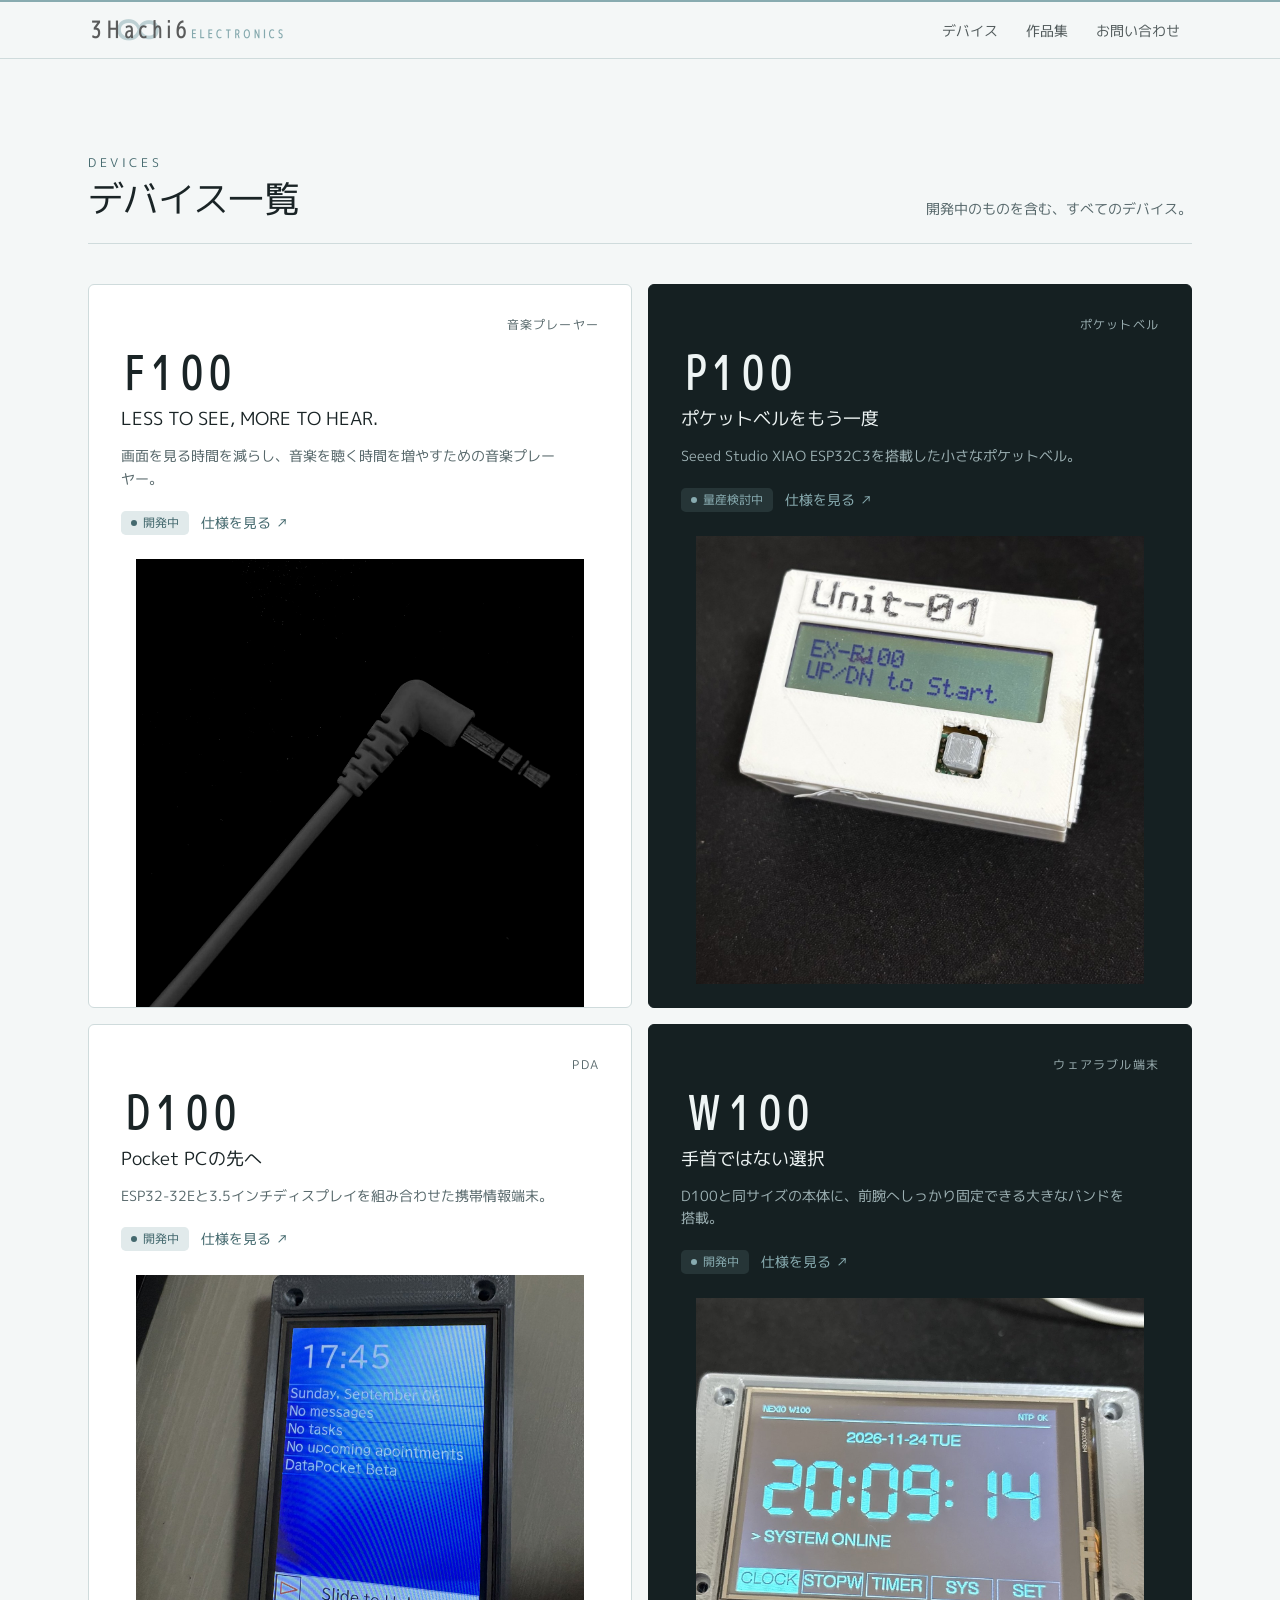
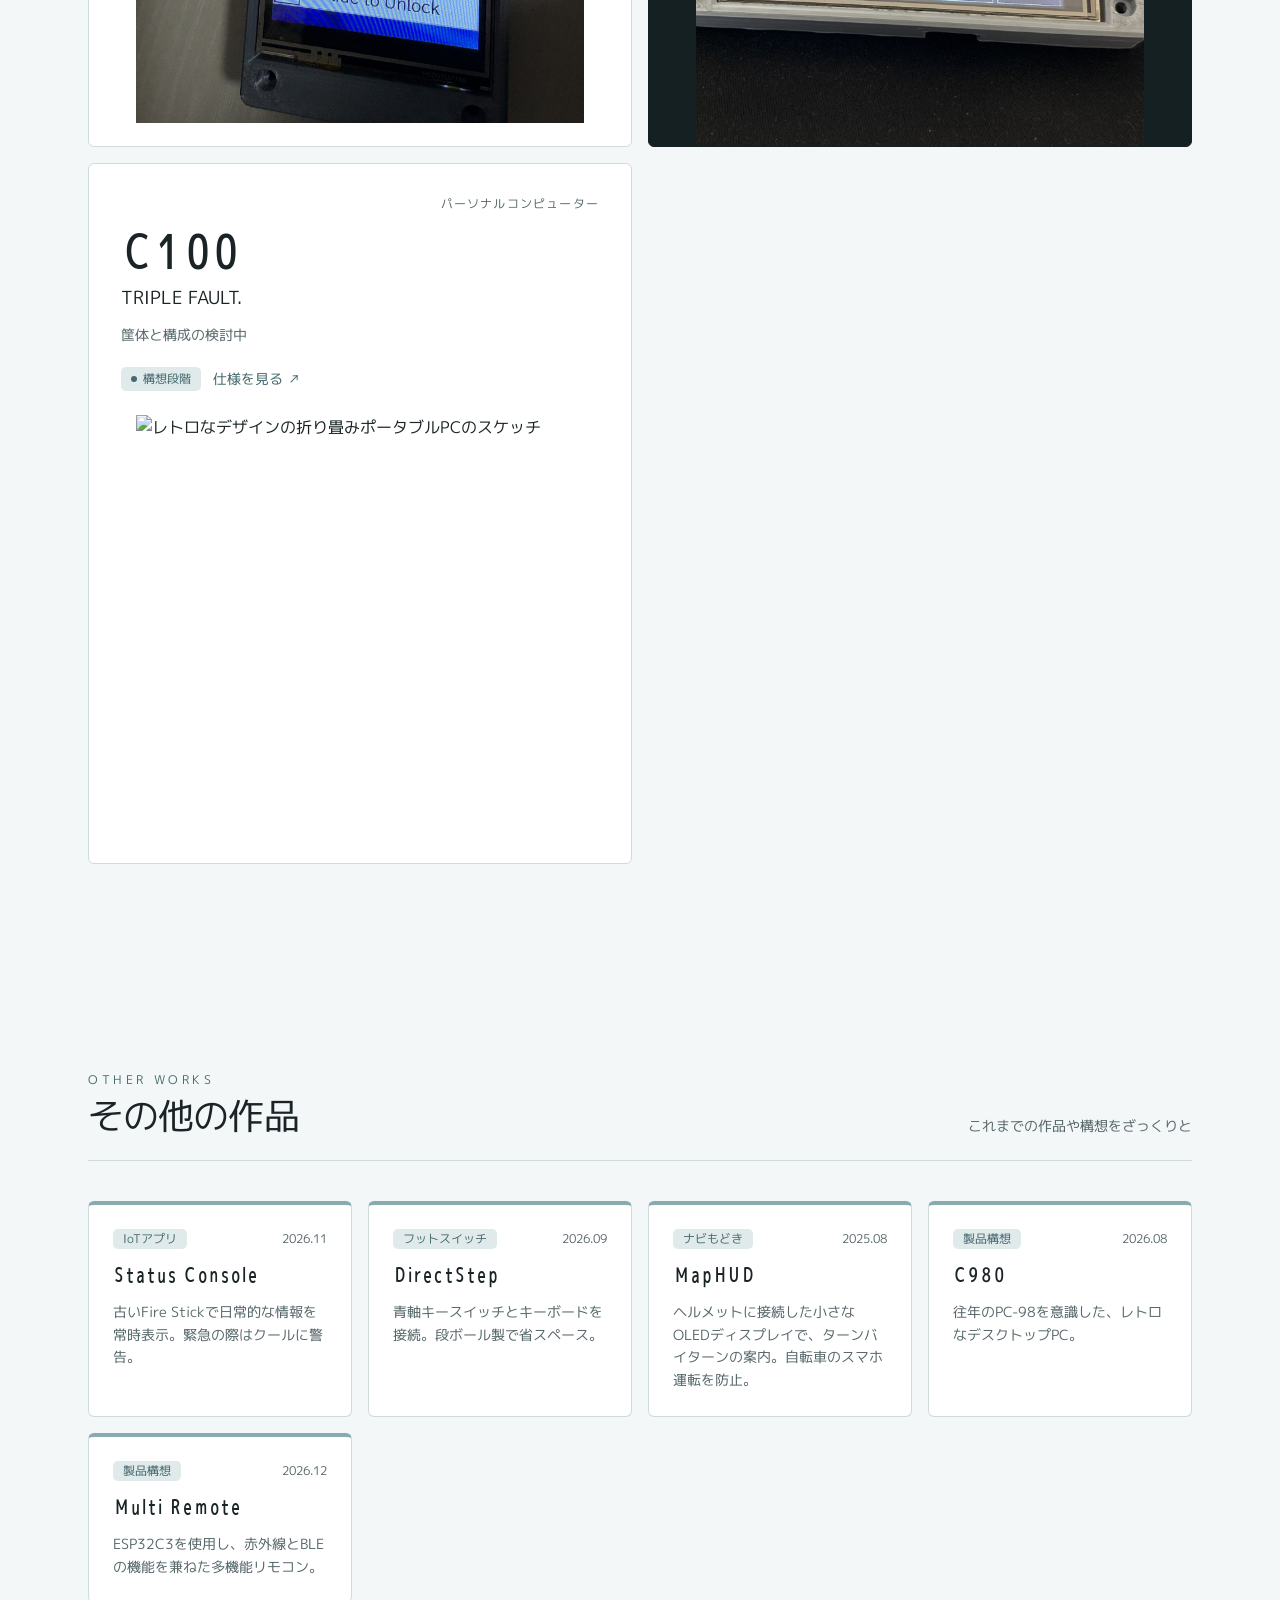
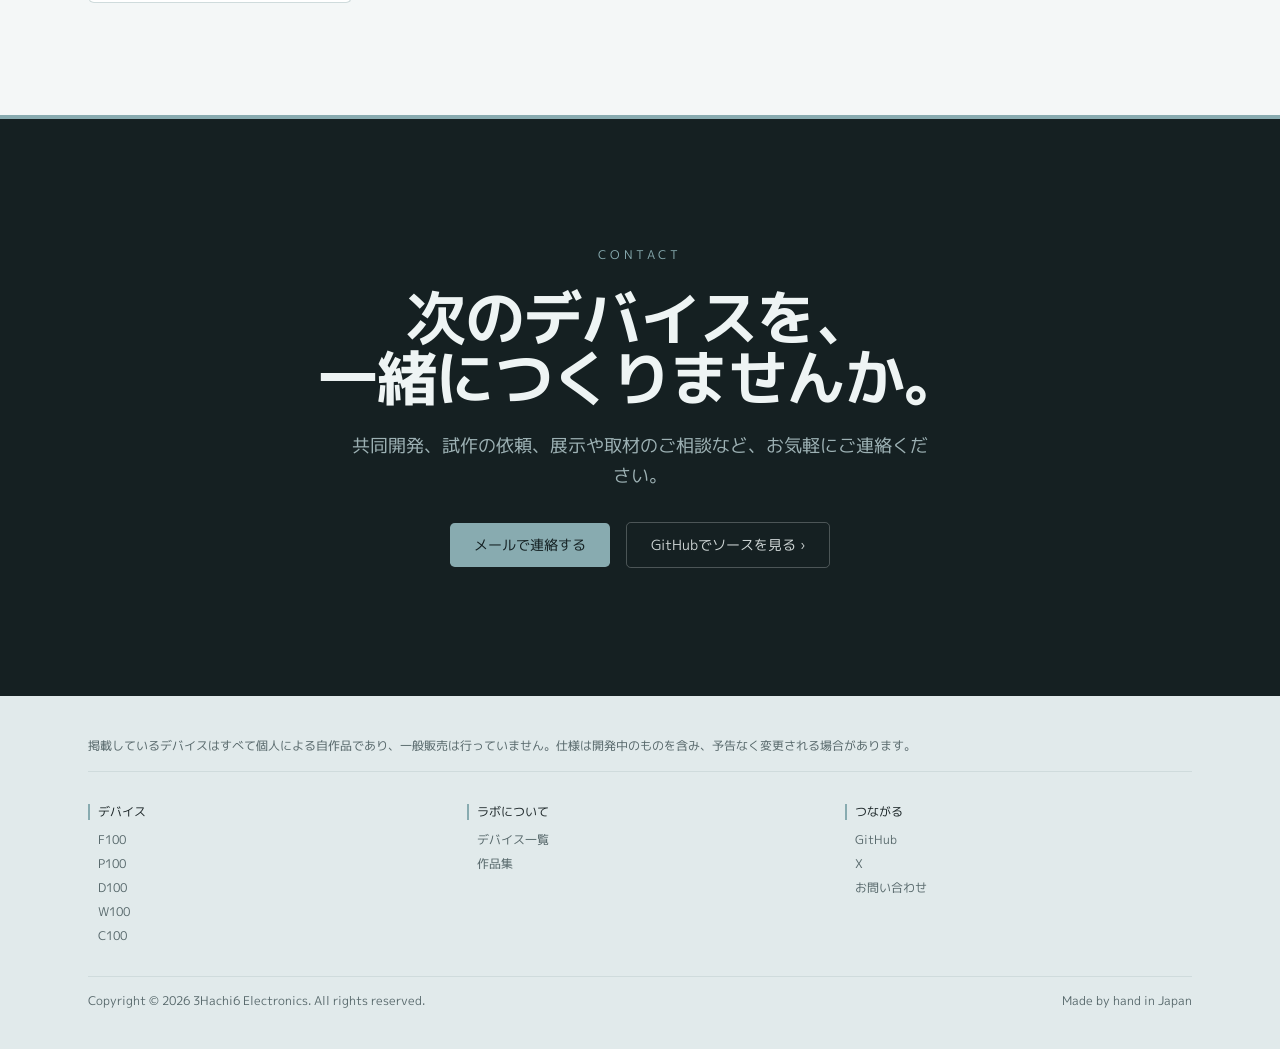
==== devices/index.html @ 1c736adc "updated files" ====
<!DOCTYPE html>
<html lang="ja">
<head>
  <meta charset="UTF-8">
  <meta name="viewport" content="width=device-width, initial-scale=1">
  <title>デバイス一覧 — 3Hachi6 Electronics</title>
  <meta name="description" content="3Hachi6 Electronicsがつくったデバイスの一覧。開発中のものを含みます。">
  <meta name="theme-color" content="#f4f7f7">
  <link rel="icon" href="../images/icon.png" type="image/png">
  <link rel="preconnect" href="https://fonts.googleapis.com">
  <link rel="preconnect" href="https://fonts.gstatic.com" crossorigin>
  <link href="https://fonts.googleapis.com/css2?family=M+PLUS+1p:wght@500&display=swap" rel="stylesheet">
  <link rel="stylesheet" href="../style.css">
</head>
<body data-root="../">

  <!-- ヘッダー:中身は shared.js が入れます(直すときは shared.js) -->
  <header class="site-header" id="site-header"></header>

  <main>

    <!-- ===== デバイス一覧 =====
         デバイスを増やすときは、下の <article> のかたまりを丸ごとコピーして書き換えます。
         あわせて shared.js の DEVICES にも1行足してください(フッターと「前へ・次へ」用)。
         カード左上の <span class="tile-date"> に、作った年月(例 2026.11)を入れると表示されます。 -->
    <section id="devices" class="section-devices" aria-labelledby="devices-title">
      <div class="container">
        <div class="section-head">
          <div>
            <p class="eyebrow">DEVICES</p>
            <h1 id="devices-title">デバイス一覧</h1>
          </div>
          <p class="section-note">開発中のものを含む、すべてのデバイス。</p>
        </div>
        <div class="tile-grid">

          <!-- ---------- F100 ---------- -->
          <article id="f100" class="tile tile-light" aria-labelledby="f100-title">
            <div class="tile-top">
              <span class="tile-date"><!-- 作った年月(例 2026.11)をここに --></span>
              <span class="tile-cat">音楽プレーヤー</span>
            </div>
            <div class="tile-body">
              <h3 id="f100-title">F100</h3>
              <p class="tile-tagline">LESS TO SEE, MORE TO HEAR.</p>
              <p class="tile-desc">画面を見る時間を減らし、音楽を聴く時間を増やすための音楽プレーヤー。</p>
              <div class="tile-actions">
                <span class="status-chip">開発中</span>
                <a href="f100.html" class="tile-link">仕様を見る<span class="sr-only">（F100）</span> ↗</a>
              </div>
            </div>
            <div class="tile-image">
              <img src="../images/f100.jpg" alt="黒い布の上に置かれた、白いケーブルの3.5mmイヤホンプラグ" loading="lazy">
            </div>
            <div class="tile-bar" aria-hidden="true"></div>
          </article>

          <!-- ---------- P100 ---------- -->
          <article id="p100" class="tile tile-dark" aria-labelledby="p100-title">
            <div class="tile-top">
              <span class="tile-date"><!-- 作った年月(例 2026.11)をここに --></span>
              <span class="tile-cat">ポケットベル</span>
            </div>
            <div class="tile-body">
              <h3 id="p100-title">P100</h3>
              <p class="tile-tagline">ポケットベルをもう一度</p>
              <p class="tile-desc">Seeed Studio XIAO ESP32C3を搭載した小さなポケットベル。</p>
              <div class="tile-actions">
                <span class="status-chip">量産検討中</span>
                <a href="p100.html" class="tile-link">仕様を見る<span class="sr-only">（P100）</span> ↗</a>
              </div>
            </div>
            <div class="tile-image">
              <img src="../images/p100.jpg" alt="「Unit-01」と書かれた白い筐体に、モノクロ液晶を搭載したP100の試作機" loading="lazy">
            </div>
            <div class="tile-bar" aria-hidden="true"></div>
          </article>

          <!-- ---------- D100 ---------- -->
          <article id="d100" class="tile tile-light" aria-labelledby="d100-title">
            <div class="tile-top">
              <span class="tile-date"><!-- 作った年月(例 2026.11)をここに --></span>
              <span class="tile-cat">PDA</span>
            </div>
            <div class="tile-body">
              <h3 id="d100-title">D100</h3>
              <p class="tile-tagline">Pocket PCの先へ</p>
              <p class="tile-desc">ESP32-32Eと3.5インチディスプレイを組み合わせた携帯情報端末。</p>
              <div class="tile-actions">
                <span class="status-chip">開発中</span>
                <a href="d100.html" class="tile-link">仕様を見る<span class="sr-only">（D100）</span> ↗</a>
              </div>
            </div>
            <div class="tile-image">
              <img src="../images/d100.jpg" alt="ロック画面を表示した、3.5インチタッチスクリーンのD100試作機" loading="lazy">
            </div>
            <div class="tile-bar" aria-hidden="true"></div>
          </article>

          <!-- ---------- W100 ---------- -->
          <article id="w100" class="tile tile-dark" aria-labelledby="w100-title">
            <div class="tile-top">
              <span class="tile-date"><!-- 作った年月(例 2026.11)をここに --></span>
              <span class="tile-cat">ウェアラブル端末</span>
            </div>
            <div class="tile-body">
              <h3 id="w100-title">W100</h3>
              <p class="tile-tagline">手首ではない選択</p>
              <p class="tile-desc">D100と同サイズの本体に、前腕へしっかり固定できる大きなバンドを搭載。</p>
              <div class="tile-actions">
                <span class="status-chip">開発中</span>
                <a href="w100.html" class="tile-link">仕様を見る<span class="sr-only">（W100）</span> ↗</a>
              </div>
            </div>
            <div class="tile-image">
              <img src="../images/w100.jpg" alt="時計画面を表示した、3.5インチ画面のW100試作機" loading="lazy">
            </div>
            <div class="tile-bar" aria-hidden="true"></div>
          </article>

          <!-- ---------- C100 ---------- -->
          <article id="c100" class="tile tile-light" aria-labelledby="c100-title">
            <div class="tile-top">
              <span class="tile-date"><!-- 作った年月(例 2026.11)をここに --></span>
              <span class="tile-cat">パーソナルコンピューター</span>
            </div>
            <div class="tile-body">
              <h3 id="c100-title">C100</h3>
              <p class="tile-tagline">TRIPLE FAULT.</p>
              <p class="tile-desc">筐体と構成の検討中</p>
              <div class="tile-actions">
                <span class="status-chip">構想段階</span>
                <a href="c100.html" class="tile-link">仕様を見る<span class="sr-only">（C100）</span> ↗</a>
              </div>
            </div>
            <div class="tile-image">
              <img src="../images/c100.jpg" alt="レトロなデザインの折り畳みポータブルPCのスケッチ" loading="lazy">
            </div>
            <div class="tile-bar" aria-hidden="true"></div>
          </article>

        </div>
      </div>
    </section>

    <!-- ===== その他の作品(すべて) =====
         作品を増やすときは、<li class="work-card"> のかたまりをコピーして追加します。
         トップの「最新の作品」にも載せたいときは、index.html にも同じカードを貼ります。 -->
    <section id="works" class="section-works" aria-labelledby="works-title">
      <div class="container">
        <div class="section-head">
          <div>
            <p class="eyebrow">OTHER WORKS</p>
            <h2 id="works-title">その他の作品</h2>
          </div>
          <p class="section-note">これまでの作品や構想をざっくりと</p>
        </div>
        <ul class="work-grid">

            <li class="work-card">
              <div class="work-meta"><span class="work-cat">IoTアプリ</span><span>2026.11</span></div>
              <h3>Status Console</h3>
              <p>古いFire Stickで日常的な情報を常時表示。緊急の際はクールに警告。</p>
            </li>

            <li class="work-card">
              <div class="work-meta"><span class="work-cat">フットスイッチ</span><span>2026.09</span></div>
              <h3>DirectStep</h3>
              <p>青軸キースイッチとキーボードを接続。段ボール製で省スペース。</p>
            </li>

            <li class="work-card">
              <div class="work-meta"><span class="work-cat">ナビもどき</span><span>2025.08</span></div>
              <h3>MapHUD</h3>
              <p>ヘルメットに接続した小さなOLEDディスプレイで、ターンバイターンの案内。自転車のスマホ運転を防止。</p>
            </li>

            <li class="work-card">
              <div class="work-meta"><span class="work-cat">製品構想</span><span>2026.08</span></div>
              <h3>C980</h3>
              <p>往年のPC-98を意識した、レトロなデスクトップPC。</p>
            </li>

            <li class="work-card">
              <div class="work-meta"><span class="work-cat">製品構想</span><span>2026.12</span></div>
              <h3>Multi Remote</h3>
              <p>ESP32C3を使用し、赤外線とBLEの機能を兼ねた多機能リモコン。</p>
            </li>

        </ul>
      </div>
    </section>

    <!-- お問い合わせ:中身は shared.js が入れます(メールアドレスやキャッチコピーも shared.js) -->
    <section id="contact" class="section-contact" aria-labelledby="contact-title"></section>

  </main>

  <!-- フッター:中身は shared.js が入れます(直すときは shared.js) -->
  <footer class="site-footer" id="site-footer"></footer>

  <script src="../shared.js"></script>
  <script src="../script.js"></script>
</body>
</html>
---- style.css ----
/* =====================================================
   3Hachi6 Electronics  style.css
   サイト全体の見た目はこのファイルで決まります。
   色を変えたいときは、まず下の「色」の値を書き換えてください。
   ===================================================== */

/* ---------- フォント ---------- */
/* 見出し用フォント(fonts フォルダの中のファイル) */
@font-face {
  font-family: 'Senobi Gothic';
  src: url('fonts/Senobi-Gothic-Medium.ttf') format('truetype');
  font-weight: 100 900;
  font-style: normal;
  font-display: swap;
}

/* ---------- 色・サイズ ---------- */
:root {
  /* メインカラー(青みのあるグレー) */
  --brand: #88abb0;          /* 基本色 */
  --brand-strong: #44696e;   /* 濃い版(文字・リンク用) */
  --brand-soft: #e1eaeb;     /* 薄い版(背景用) */

  /* 背景・文字 */
  --background: #f4f7f7;     /* ページ全体の背景 */
  --foreground: #1a2426;     /* 通常の文字色 */
  --card: #ffffff;           /* カードの背景 */
  --muted-foreground: #56676a; /* 補足テキストの色 */
  --border: #cfdbdc;         /* 罫線 */
  --primary-foreground: #142022; /* ボタン上の文字色 */

  /* 暗いエリア(ヒーロー・お問い合わせ・黒いタイル) */
  --ink: #152022;
  --ink-foreground: #eef4f4;
  --ink-muted: #9db1b4;

  --radius-md: 0.3rem;
  --radius-lg: 0.375rem;

  --font-body: 'M PLUS 1p', 'Hiragino Sans', 'Yu Gothic', sans-serif;
  --font-display: 'Senobi Gothic', 'M PLUS 1p', sans-serif;
}

/* ---------- 基本設定 ---------- */
*, *::before, *::after {
  box-sizing: border-box;
  border: 0 solid var(--border);
}

html {
  scroll-behavior: smooth;
  -webkit-text-size-adjust: 100%;
}

body {
  margin: 0;
  background: var(--background);
  color: var(--foreground);
  font-family: var(--font-body);
  font-feature-settings: 'palt';
  line-height: 1.5;
  -webkit-font-smoothing: antialiased;
}

h1, h2, h3, p, ul, dl, dd, figure { margin: 0; }
h1, h2, h3 { font-size: inherit; font-weight: inherit; }
ul { padding: 0; list-style: none; }
a { color: inherit; text-decoration: none; }
img { display: block; max-width: 100%; }

:focus-visible { outline: 2px solid var(--brand-strong); outline-offset: 2px; }

.sr-only {
  position: absolute; width: 1px; height: 1px; margin: -1px; padding: 0;
  overflow: hidden; clip: rect(0, 0, 0, 0); white-space: nowrap; border: 0;
}

.font-display { font-family: var(--font-display); }

/* ---------- 共通パーツ ---------- */
.container    { max-width: 72rem; margin: 0 auto; padding: 0 1.5rem; } /* 幅:広い */
.container-md { max-width: 64rem; margin: 0 auto; padding: 0 1.5rem; } /* 幅:中 */
.container-sm { max-width: 48rem; margin: 0 auto; padding: 0 1.5rem; } /* 幅:狭い */

/* 小さな英字ラベル(DEVICES / CONTACT など) */
.eyebrow {
  font-size: 0.75rem;
  line-height: 1rem;
  letter-spacing: 0.3em;
  color: var(--brand-strong);
}

/* セクション見出しのまとまり */
.section-head {
  display: flex;
  flex-direction: column;
  gap: 0.5rem;
  padding-bottom: 1.5rem;
  border-bottom: 1px solid var(--border);
}
.section-head h1,
.section-head h2 {
  margin-top: 0.5rem;
  font-size: 1.875rem;
  line-height: 2.25rem;
  letter-spacing: -0.025em;
}
.section-note { font-size: 0.875rem; line-height: 1.25rem; color: var(--muted-foreground); }

/* ボタン */
.btn {
  display: inline-flex;
  align-items: center;
  gap: 0.5rem;
  border-radius: var(--radius-md);
  font-size: 0.875rem;
  line-height: 1.25rem;
  padding: 0.625rem 1.25rem;
  transition: color .15s, background-color .15s, border-color .15s;
}
.btn-primary { background: var(--brand); color: var(--primary-foreground); }
.btn-primary:hover { background: #fff; }
.btn-ghost { border: 1px solid rgba(255, 255, 255, .25); color: rgba(255, 255, 255, .85); }
.btn-ghost:hover { border-color: var(--brand); color: var(--brand); }
.btn-lg { padding: 0.75rem 1.5rem; }
.btn-ghost-ink { border: 1px solid rgba(238, 244, 244, .25); color: rgba(238, 244, 244, .85); }
.btn-ghost-ink:hover { border-color: var(--brand); color: var(--brand); }
/* 明るい背景の上に置くボタン(「すべてのデバイスを見る」など) */
.btn-outline { border: 1px solid var(--border); background: var(--card); color: var(--foreground); }
.btn-outline:hover { border-color: var(--brand-strong); color: var(--brand-strong); }

/* ---------- ヘッダー(上のナビゲーション) ---------- */
.site-header {
  position: sticky;
  top: 0;
  z-index: 50;
  border-top: 2px solid var(--brand);
  border-bottom: 1px solid var(--border);
  background: rgba(244, 247, 247, .85);
  -webkit-backdrop-filter: blur(24px);
  backdrop-filter: blur(24px);
}
.site-nav {
  display: flex;
  height: 3.5rem;
  align-items: center;
  justify-content: space-between;
  max-width: 72rem;
  margin: 0 auto;
  padding: 0 1.5rem;
}
.site-logo img { height: 2.5rem; width: auto; mix-blend-mode: multiply; }
.nav-links { display: none; align-items: center; gap: 0.25rem; }
.nav-links a {
  border-radius: var(--radius-md);
  padding: 0.375rem 0.75rem;
  font-size: 0.875rem;
  line-height: 1.25rem;
  color: rgba(26, 36, 38, .75);
  transition: color .15s, background-color .15s;
}
.nav-links a:hover { background: var(--brand-soft); color: var(--foreground); }
.nav-contact {
  border-radius: var(--radius-md);
  background: var(--brand);
  color: var(--primary-foreground);
  padding: 0.375rem 0.75rem;
  font-size: 0.75rem;
  line-height: 1rem;
}
.nav-contact:hover { background: var(--brand-strong); color: #fff; }

/* ---------- トップの大きな見出し(ヒーロー) ---------- */
.hero {
  scroll-margin-top: 3.5rem;
  overflow: hidden;
  background: #000;
  padding-top: 4rem;
  text-align: center;
  color: #fff;
}
.hero .container-md { max-width: 64rem; }
.hero-label {
  display: inline-flex;
  align-items: center;
  gap: 0.75rem;
  font-size: 0.75rem;
  line-height: 1rem;
  letter-spacing: 0.3em;
  color: var(--brand);
}
.hero-label span { width: 2rem; height: 1px; background: var(--brand); }
.hero h1 {
  margin-top: 1.5rem;
  font-size: 2.25rem;
  line-height: 2.5rem;
  letter-spacing: -0.025em;
  text-wrap: balance;
}
.hero-name {
  display: flex;
  align-items: center;
  justify-content: center;
  gap: 0.75rem;
  margin-top: 1.25rem;
  font-size: 1.25rem;
  line-height: 1.75rem;
}
.status-badge {
  border: 1px solid rgba(136, 171, 176, .5);
  border-radius: var(--radius-md);
  padding: 0.125rem 0.625rem;
  font-family: var(--font-body);
  font-size: 0.875rem;
  line-height: 1.25rem;
  color: var(--brand);
}
.hero-buttons {
  display: flex;
  flex-wrap: wrap;
  align-items: center;
  justify-content: center;
  gap: 0.75rem;
  margin-top: 2rem;
}
.hero-image {
  position: relative;
  width: 100%;
  max-width: 72rem;
  aspect-ratio: 16 / 9;
  margin: 2rem auto 0;
}
.hero-image img, .tile-image img, .device-image img {
  position: absolute; inset: 0; width: 100%; height: 100%; object-fit: cover;
}
.hero-bar { height: 0.25rem; background: var(--brand); }

/* ---------- デバイス一覧(タイル) ---------- */
.section-devices { scroll-margin-top: 3.5rem; background: var(--background); padding: 5rem 0; }
.section-devices .section-head { margin-bottom: 2.5rem; }
.tile-grid { display: grid; gap: 1rem; }
.section-more { margin-top: 2.5rem; text-align: center; }

.tile {
  position: relative;
  display: flex;
  flex-direction: column;
  overflow: hidden;
  scroll-margin-top: 5rem;
  border: 1px solid var(--border);
  border-radius: var(--radius-lg);
}
.tile-light { background: var(--card); color: var(--foreground); }
.tile-dark  { border-color: var(--ink); background: var(--ink); color: var(--ink-foreground); }

.tile-top {
  display: flex;
  align-items: center;
  justify-content: space-between;
  padding: 1.5rem 1.5rem 0;
  font-size: 0.75rem;
  line-height: 1rem;
  letter-spacing: 0.1em;
}
.tile-light .tile-date { color: var(--brand-strong); }
.tile-light .tile-cat { color: var(--muted-foreground); }
.tile-dark  .tile-date { color: var(--brand); }
.tile-dark  .tile-cat { color: var(--ink-muted); }
.tile-cat { margin-left: auto; }          /* 日付が空でも、分類は右寄せのまま */
.tile-date:empty { display: none; }       /* 日付が未入力なら何も出さない */

.tile-body { padding: 1rem 1.5rem 0; }
.tile-body h3 {
  font-family: var(--font-display);
  font-size: 3rem;
  line-height: 1;
  letter-spacing: -0.025em;
}
.tile-tagline { margin-top: 0.5rem; font-size: 1.125rem; line-height: 1.75rem; }
.tile-desc {
  margin-top: 0.75rem;
  max-width: 28rem;
  font-size: 0.875rem;
  line-height: 1.625;
  text-wrap: pretty;
}
.tile-light .tile-desc { color: var(--muted-foreground); }
.tile-dark  .tile-desc { color: var(--ink-muted); }

.tile-actions { display: flex; flex-wrap: wrap; align-items: center; gap: 0.75rem; margin-top: 1.25rem; }
.status-chip {
  display: inline-flex;
  align-items: center;
  gap: 0.375rem;
  border-radius: var(--radius-md);
  padding: 0.25rem 0.625rem;
  font-size: 0.75rem;
  line-height: 1rem;
}
.status-chip::before {
  content: '';
  width: 0.375rem; height: 0.375rem;
  border-radius: 50%;
  background: currentColor;
}
.tile-light .status-chip { background: var(--brand-soft); color: var(--brand-strong); }
.tile-dark  .status-chip { background: rgba(136, 171, 176, .15); color: var(--brand); }

/* 「仕様を見る」リンク。タイル全体がクリックできるようにしています */
.tile-link {
  display: inline-flex;
  align-items: center;
  gap: 0.25rem;
  font-size: 0.875rem;
  line-height: 1.25rem;
  text-underline-offset: 4px;
}
.tile-link::after { content: ''; position: absolute; inset: 0; }
.tile-link:hover { text-decoration: underline; }
.tile-light .tile-link { color: var(--brand-strong); }
.tile-dark  .tile-link { color: var(--brand); }

.tile-image {
  position: relative;
  width: 100%;
  max-width: 28rem;
  aspect-ratio: 1 / 1;
  margin: 1.5rem auto 0;
}
.tile-image img { transition: transform .7s; }
.tile:hover .tile-image img { transform: scale(1.03); }
.tile-bar {
  position: absolute; left: 0; right: 0; bottom: 0;
  height: 0.25rem;
  background: var(--brand);
  transform: scaleX(0);
  transform-origin: left;
  transition: transform .5s;
}
.tile:hover .tile-bar { transform: scaleX(1); }

/* ---------- 作品集(横に流れるカード) ---------- */
.section-works { scroll-margin-top: 3rem; background: var(--background); padding: 6rem 0; }
.marquee {
  margin-top: 2.5rem;
  overflow: hidden;
  -webkit-mask-image: linear-gradient(to right, transparent, #000 6%, #000 94%, transparent);
  mask-image: linear-gradient(to right, transparent, #000 6%, #000 94%, transparent);
}
/* 流れる距離と速さは script.js が決めます(--marquee-distance / --marquee-duration) */
.marquee-track { display: flex; width: max-content; animation: marquee var(--marquee-duration, 40s) linear infinite; }
.marquee:hover .marquee-track,
.marquee:focus-within .marquee-track { animation-play-state: paused; }
@keyframes marquee {
  from { transform: translateX(0); }
  to   { transform: translateX(var(--marquee-distance, -50%)); }
}
.work-list { display: flex; flex-shrink: 0; gap: 1rem; padding-right: 1rem; }
/* 作品が少ないとき(script.js が .is-static を付ける):流さずに中央に並べる */
.marquee.is-static { -webkit-mask-image: none; mask-image: none; }
.marquee.is-static .marquee-track { width: auto; justify-content: center; animation: none; }
.marquee.is-static .work-list { flex-wrap: wrap; justify-content: center; padding: 0 1.5rem; }
/* デバイス一覧ページの「その他の作品」:流さずに並べる */
.work-grid { display: grid; gap: 1rem; margin-top: 2.5rem; grid-template-columns: repeat(auto-fill, minmax(16rem, 1fr)); }
.work-grid .work-card { width: auto; }
.work-card {
  display: flex;
  flex-direction: column;
  flex-shrink: 0;
  gap: 0.75rem;
  width: 18rem;
  border: 1px solid var(--border);
  border-top: 4px solid var(--brand);
  border-radius: var(--radius-lg);
  background: var(--card);
  padding: 1.5rem;
  transition: border-color .15s;
}
.work-card:hover { border-color: var(--brand-strong); border-top-color: var(--brand); }
.work-meta {
  display: flex;
  align-items: center;
  justify-content: space-between;
  font-size: 0.75rem;
  line-height: 1rem;
  color: var(--muted-foreground);
}
.work-cat {
  border-radius: var(--radius-md);
  background: var(--brand-soft);
  padding: 0.125rem 0.625rem;
  color: var(--brand-strong);
}
.work-card h3 { font-family: var(--font-display); font-size: 1.25rem; line-height: 1.75rem; }
.work-card p { font-size: 0.875rem; line-height: 1.625; color: var(--muted-foreground); }

/* ---------- お問い合わせ ---------- */
.section-contact {
  scroll-margin-top: 3.5rem;
  border-top: 4px solid var(--brand);
  background: var(--ink);
  padding: 6rem 0;
  text-align: center;
  color: var(--ink-foreground);
}
.section-contact .eyebrow { margin-bottom: 1.5rem; color: var(--brand); }
.section-contact h2 {
  font-size: 2.25rem;
  line-height: 2.5rem;
  font-weight: 600;
  letter-spacing: -0.025em;
  text-wrap: balance;
}
.contact-text {
  max-width: 36rem;
  margin: 1.5rem auto 0;
  font-size: 1.125rem;
  line-height: 1.625;
  color: var(--ink-muted);
  text-wrap: pretty;
}
.contact-buttons {
  display: flex;
  flex-wrap: wrap;
  align-items: center;
  justify-content: center;
  gap: 1rem;
  margin-top: 2rem;
}

/* ---------- フッター ---------- */
.site-footer { background: var(--brand-soft); font-size: 0.75rem; line-height: 1rem; color: var(--muted-foreground); }
.site-footer .container { padding-top: 2.5rem; padding-bottom: 2.5rem; }
.footer-note { padding-bottom: 1rem; border-bottom: 1px solid var(--border); line-height: 1.625; }
.footer-nav { display: grid; grid-template-columns: repeat(2, 1fr); gap: 2rem; padding: 2rem 0; }
.footer-nav h3 {
  margin-bottom: 0.75rem;
  border-left: 2px solid var(--brand);
  padding-left: 0.5rem;
  color: var(--foreground);
}
.footer-nav ul { display: flex; flex-direction: column; gap: 0.5rem; padding-left: 0.625rem; }
.footer-nav a:hover { color: var(--brand-strong); text-decoration: underline; }
.footer-bottom { display: flex; flex-direction: column; gap: 0.5rem; padding-top: 1rem; border-top: 1px solid var(--border); }

/* ---------- デバイス個別ページ ---------- */
.device-hero {
  overflow: hidden;
  background: var(--ink);
  padding-top: 4rem;
  text-align: center;
  color: var(--ink-foreground);
}
.device-hero .eyebrow { color: var(--brand); }
.device-hero h1 {
  margin-top: 0.5rem;
  font-family: var(--font-display);
  font-size: 3rem;
  line-height: 1;
  letter-spacing: -0.025em;
}
.device-tagline { margin-top: 0.75rem; font-size: 1.25rem; line-height: 1.75rem; }
.device-hero .status-badge {
  display: inline-block;
  margin-top: 1.25rem;
  padding: 0.25rem 0.75rem;
  font-size: 0.75rem;
  line-height: 1rem;
}
.device-image {
  position: relative;
  width: 100%;
  max-width: 48rem;
  aspect-ratio: 4 / 3;
  margin: 2rem auto 0;
}

.section-overview { background: var(--background); padding: 5rem 0; }
.overview-text {
  margin-top: 0.75rem;
  font-size: 1.5rem;
  line-height: 1.625;
  letter-spacing: -0.025em;
  text-wrap: pretty;
}
.highlights { display: grid; gap: 1rem; margin-top: 3rem; }
.highlight {
  border: 1px solid var(--border);
  border-top: 4px solid var(--brand);
  border-radius: var(--radius-lg);
  background: var(--card);
  padding: 1.5rem;
}
.highlight h3 { font-size: 1rem; line-height: 1.5rem; }
.highlight p { margin-top: 0.5rem; font-size: 0.875rem; line-height: 1.625; color: var(--muted-foreground); }

.section-specs { background: var(--brand-soft); padding: 5rem 0; }
.section-specs h2 { margin-top: 0.5rem; font-size: 1.875rem; line-height: 2.25rem; letter-spacing: -0.025em; }
.spec-list {
  margin-top: 2rem;
  border: 1px solid var(--border);
  border-radius: var(--radius-lg);
  background: var(--card);
  padding: 0 1.5rem;
}
.spec-row { display: flex; flex-direction: column; gap: 0.25rem; padding: 1rem 0; }
.spec-row + .spec-row { border-top: 1px solid var(--border); }
.spec-row dt { width: 10rem; flex-shrink: 0; font-size: 0.875rem; line-height: 1.25rem; color: var(--muted-foreground); }
.spec-row dd { font-size: 1rem; line-height: 1.5rem; }
.spec-note { margin-top: 1rem; font-size: 0.75rem; line-height: 1rem; color: var(--muted-foreground); }

.pager { background: var(--background); padding: 3rem 0; }
.pager .container-sm { display: flex; align-items: center; justify-content: space-between; gap: 1rem; }
.pager-link { display: flex; align-items: center; gap: 0.5rem; font-size: 0.875rem; line-height: 1.25rem; }
.pager-link:hover { color: var(--brand-strong); }
.pager-link small { display: block; font-size: 0.75rem; line-height: 1rem; color: var(--muted-foreground); }
.pager-link .font-display { font-size: 1.125rem; line-height: 1.75rem; }
.pager-next { text-align: right; }
.pager-list {
  border-radius: var(--radius-md);
  background: var(--brand-soft);
  padding: 0.5rem 1rem;
  font-size: 0.875rem;
  line-height: 1.25rem;
  color: var(--brand-strong);
  transition: color .15s, background-color .15s;
}
.pager-list:hover { background: var(--brand); color: var(--primary-foreground); }

/* ---------- 画面が広いとき(タブレット・PC) ---------- */
@media (min-width: 640px) {
  .footer-nav { grid-template-columns: repeat(3, 1fr); }
  .footer-bottom { flex-direction: row; justify-content: space-between; }
  .spec-row { flex-direction: row; gap: 2rem; }
}

@media (min-width: 768px) {
  .nav-links { display: flex; }
  .nav-contact { display: none; }

  .section-head { flex-direction: row; align-items: flex-end; justify-content: space-between; }
  .section-head h1, .section-head h2 { font-size: 2.25rem; line-height: 2.5rem; }

  .hero { padding-top: 6rem; }
  .hero h1 { font-size: 3.75rem; line-height: 1; }
  .hero-name { font-size: 1.5rem; line-height: 2rem; }

  .section-devices { padding: 6rem 0; }
  .tile-grid { grid-template-columns: repeat(2, 1fr); }
  .tile-top { padding: 2rem 2rem 0; }
  .tile-body { padding: 1rem 2rem 0; }

  .section-works { padding: 7rem 0; }

  .section-contact { padding: 8rem 0; }
  .section-contact h2 { font-size: 3.75rem; line-height: 1; }

  .device-hero { padding-top: 5rem; }
  .device-hero h1 { font-size: 4.5rem; }
  .device-tagline { font-size: 1.5rem; line-height: 2rem; }
  .device-image { aspect-ratio: 16 / 9; }
  .section-overview, .section-specs { padding: 6rem 0; }
  .overview-text { font-size: 1.875rem; }
  .highlights { grid-template-columns: repeat(3, 1fr); }
  .section-specs h2 { font-size: 2.25rem; line-height: 2.5rem; }
}

/* 動きが苦手な人向け:アニメーションを止める */
@media (prefers-reduced-motion: reduce) {
  html { scroll-behavior: auto; }
  .marquee-track { animation: none; }
  /* 流さない代わりに、横にスクロールして全部見られるようにする */
  .marquee { overflow-x: auto; -webkit-mask-image: none; mask-image: none; }
  .marquee-track .work-list[data-clone] { display: none; }
}
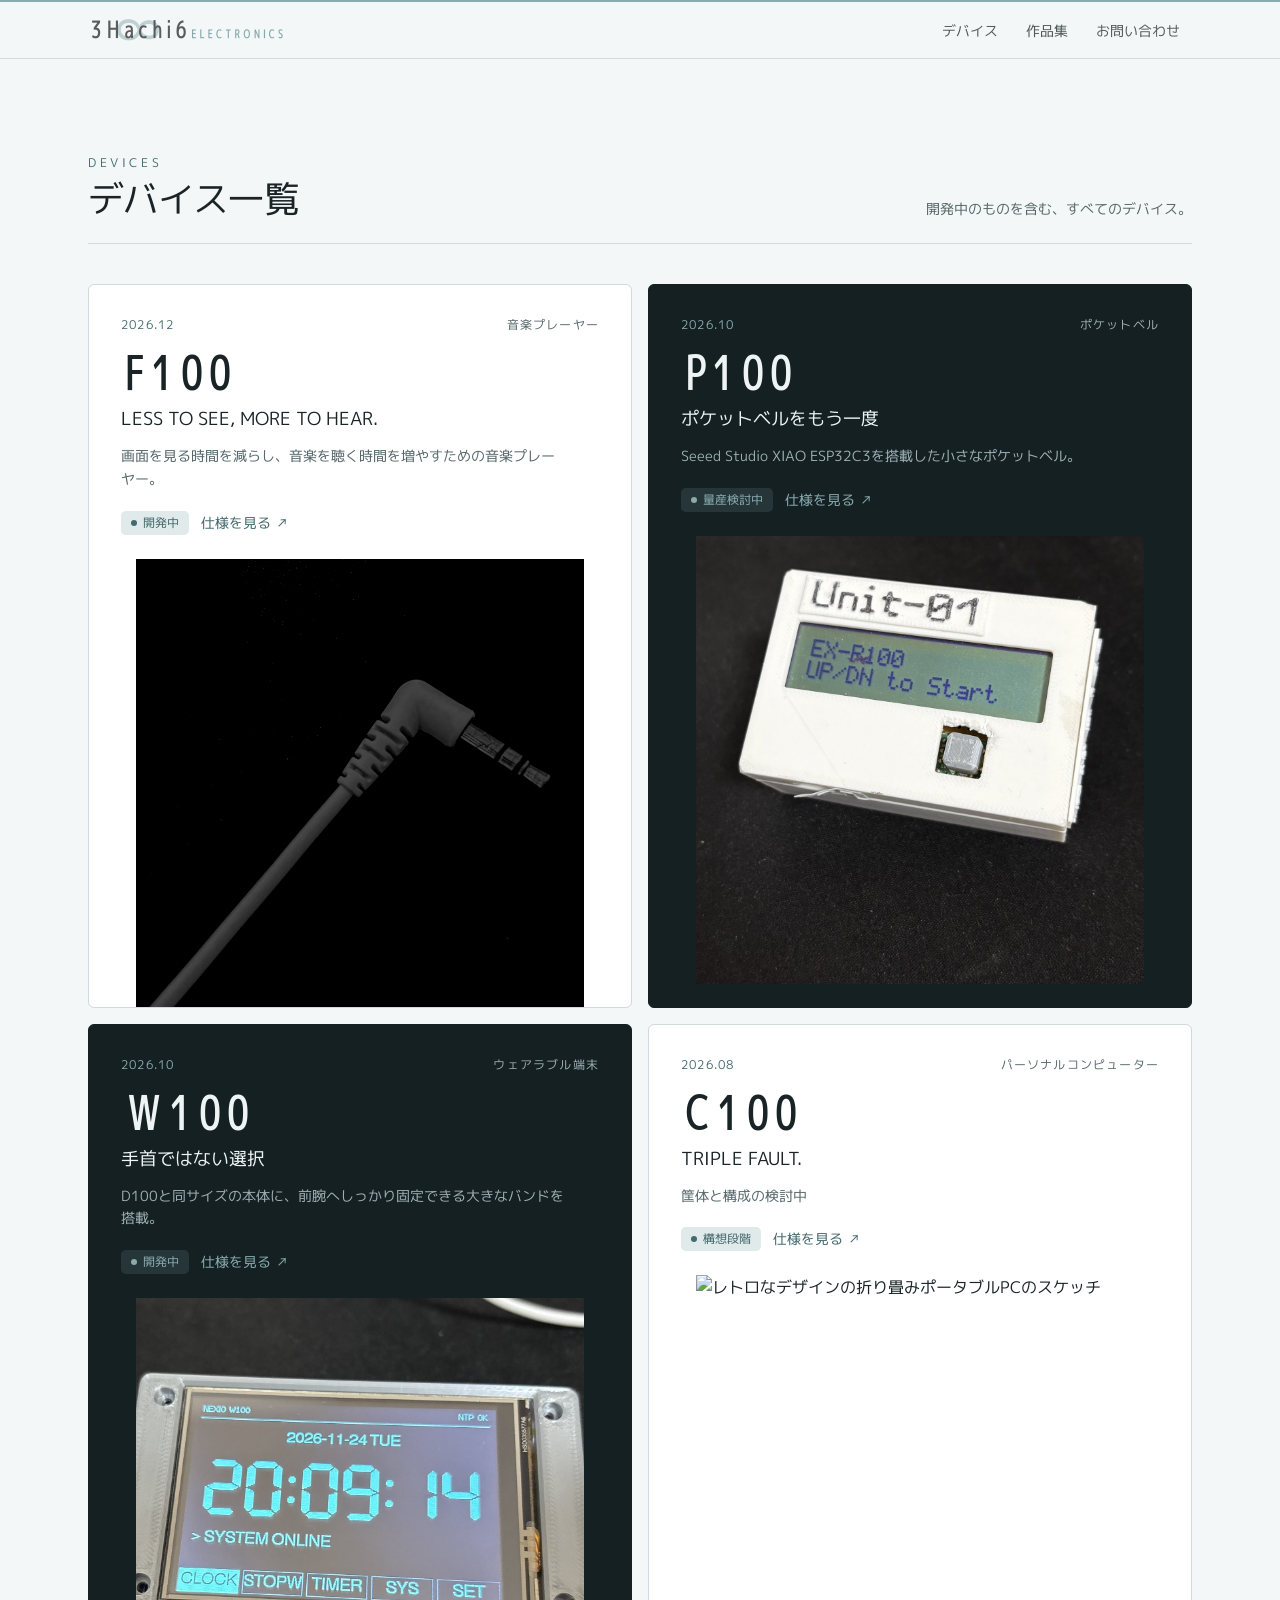
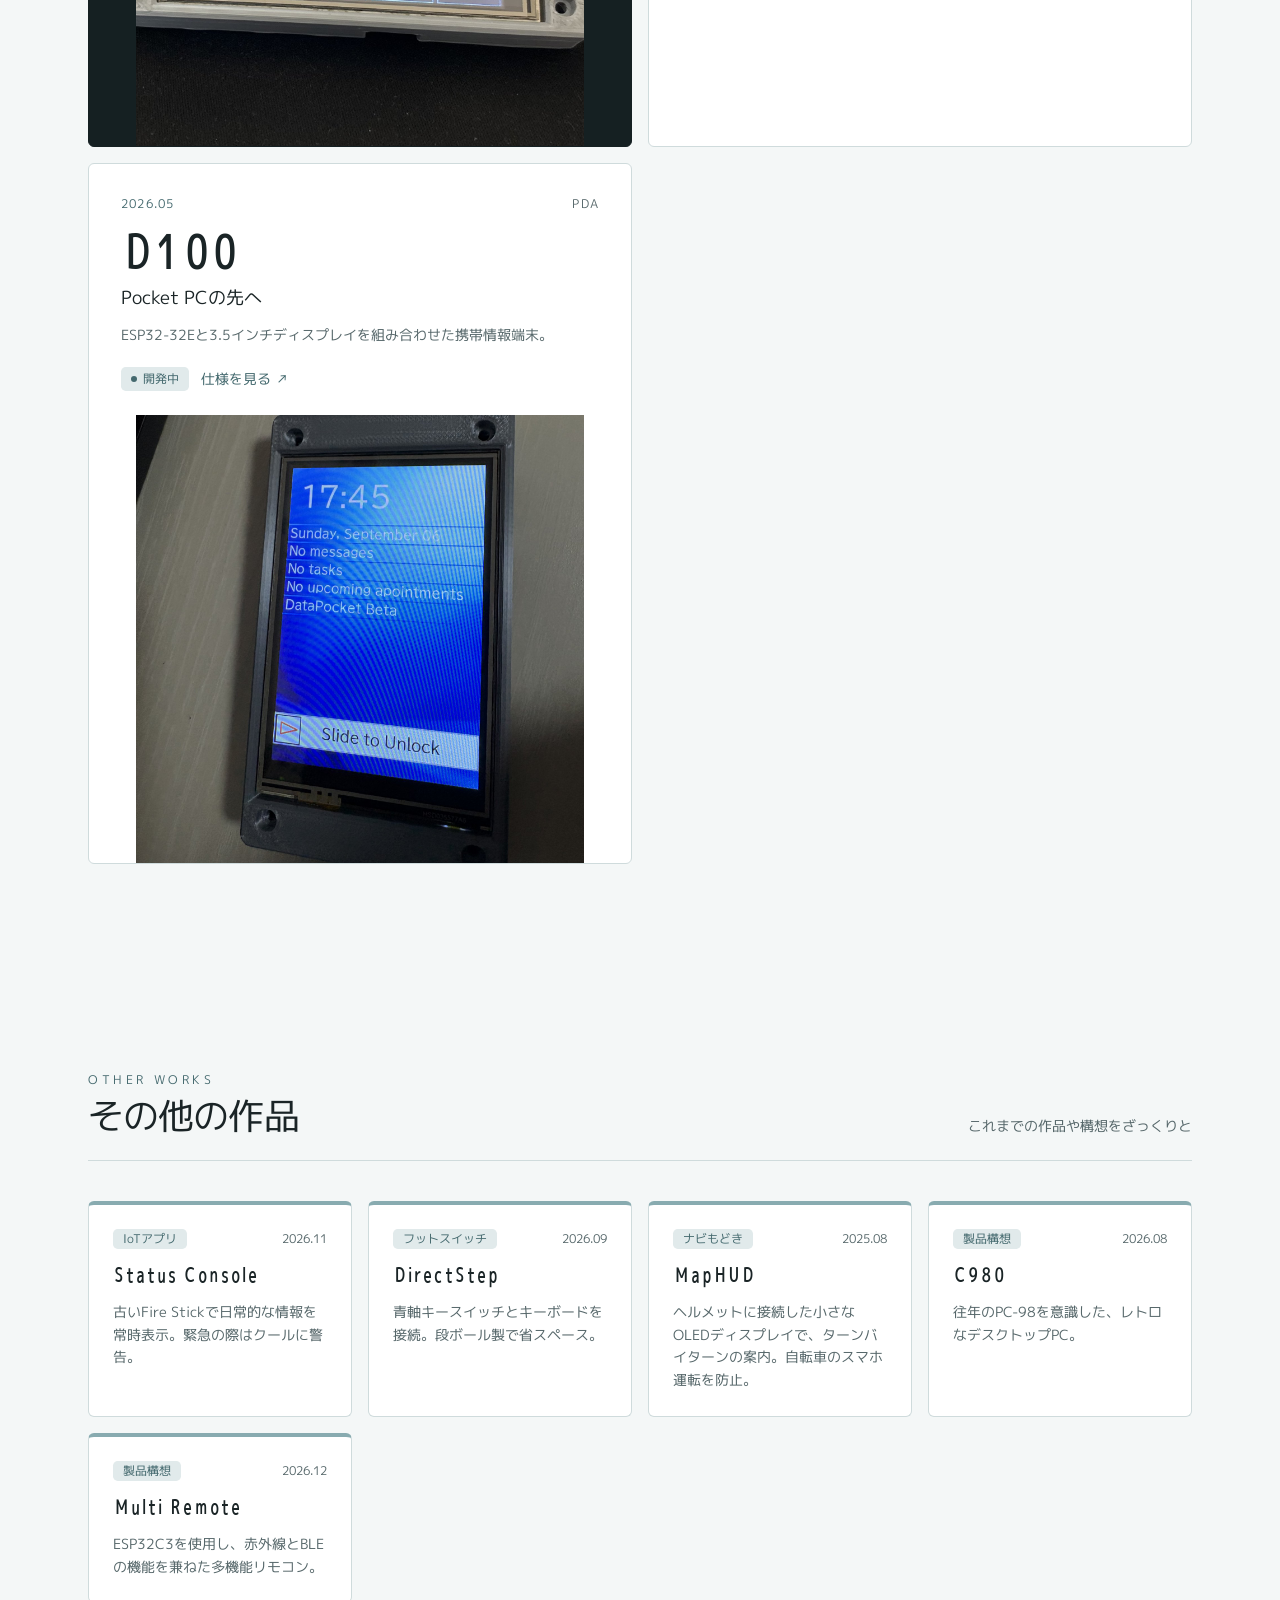
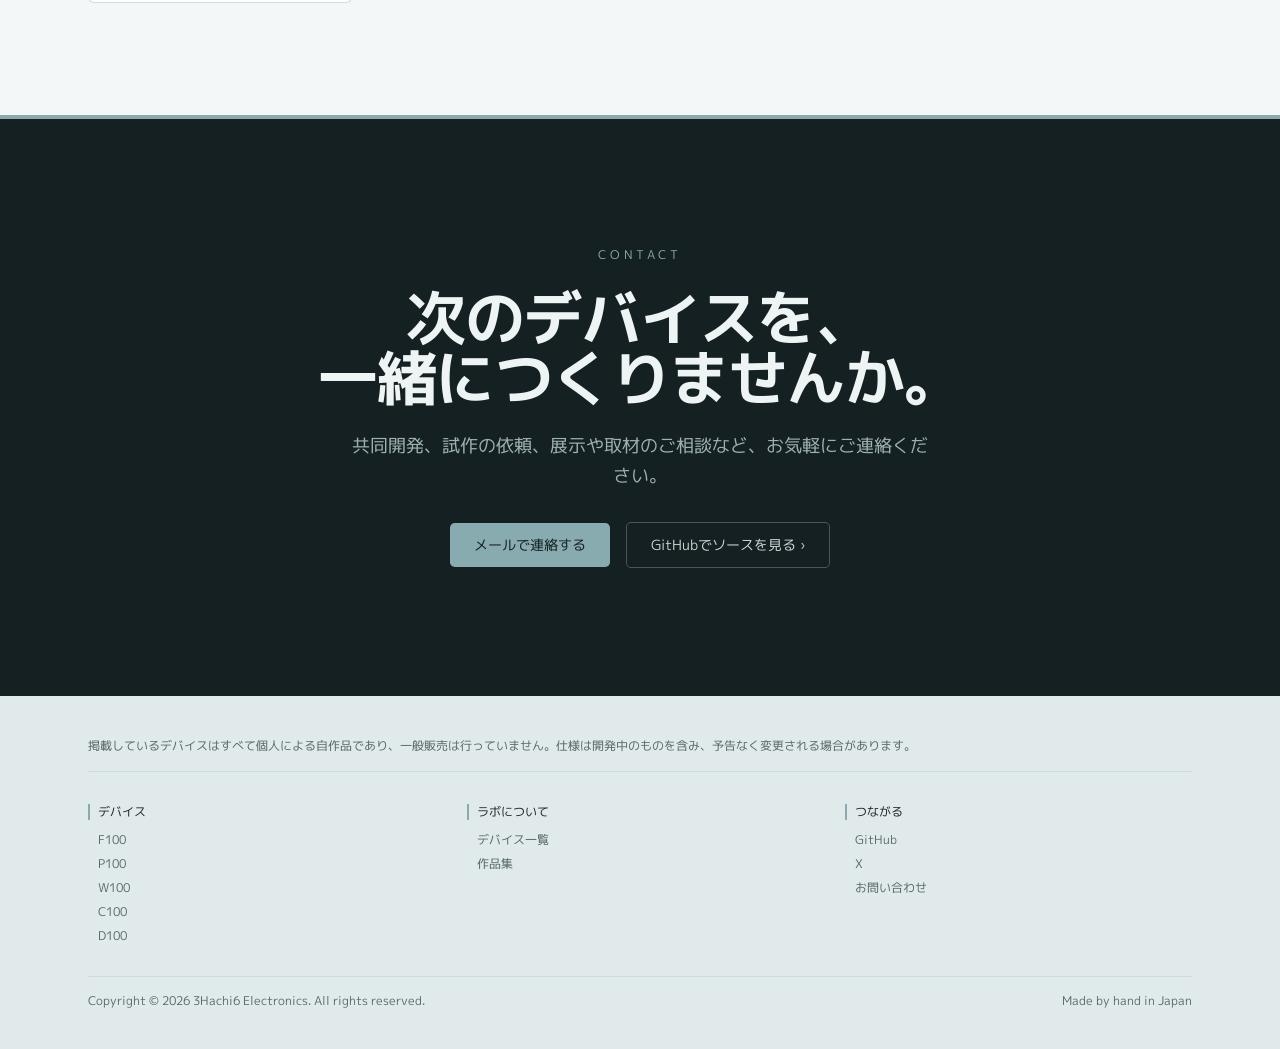
==== commit 13d7c9b1: "updated htmls" ====
--- a/devices/index.html
+++ b/devices/index.html
@@ -20,9 +20,8 @@
   <main>
 
     <!-- ===== デバイス一覧 =====
-         デバイスを増やすときは、下の <article> のかたまりを丸ごとコピーして書き換えます。
-         あわせて shared.js の DEVICES にも1行足してください(フッターと「前へ・次へ」用)。
-         カード左上の <span class="tile-date"> に、作った年月(例 2026.11)を入れると表示されます。 -->
+         並ぶデバイスと、タイルの文章は data.js の DEVICES で決めます。
+         ここで直すのは、見出しや説明文だけです。 -->
     <section id="devices" class="section-devices" aria-labelledby="devices-title">
       <div class="container">
         <div class="section-head">
@@ -32,120 +31,12 @@
           </div>
           <p class="section-note">開発中のものを含む、すべてのデバイス。</p>
         </div>
-        <div class="tile-grid">
-
-          <!-- ---------- F100 ---------- -->
-          <article id="f100" class="tile tile-light" aria-labelledby="f100-title">
-            <div class="tile-top">
-              <span class="tile-date"><!-- 作った年月(例 2026.11)をここに --></span>
-              <span class="tile-cat">音楽プレーヤー</span>
-            </div>
-            <div class="tile-body">
-              <h3 id="f100-title">F100</h3>
-              <p class="tile-tagline">LESS TO SEE, MORE TO HEAR.</p>
-              <p class="tile-desc">画面を見る時間を減らし、音楽を聴く時間を増やすための音楽プレーヤー。</p>
-              <div class="tile-actions">
-                <span class="status-chip">開発中</span>
-                <a href="f100.html" class="tile-link">仕様を見る<span class="sr-only">（F100）</span> ↗</a>
-              </div>
-            </div>
-            <div class="tile-image">
-              <img src="../images/f100.jpg" alt="黒い布の上に置かれた、白いケーブルの3.5mmイヤホンプラグ" loading="lazy">
-            </div>
-            <div class="tile-bar" aria-hidden="true"></div>
-          </article>
-
-          <!-- ---------- P100 ---------- -->
-          <article id="p100" class="tile tile-dark" aria-labelledby="p100-title">
-            <div class="tile-top">
-              <span class="tile-date"><!-- 作った年月(例 2026.11)をここに --></span>
-              <span class="tile-cat">ポケットベル</span>
-            </div>
-            <div class="tile-body">
-              <h3 id="p100-title">P100</h3>
-              <p class="tile-tagline">ポケットベルをもう一度</p>
-              <p class="tile-desc">Seeed Studio XIAO ESP32C3を搭載した小さなポケットベル。</p>
-              <div class="tile-actions">
-                <span class="status-chip">量産検討中</span>
-                <a href="p100.html" class="tile-link">仕様を見る<span class="sr-only">（P100）</span> ↗</a>
-              </div>
-            </div>
-            <div class="tile-image">
-              <img src="../images/p100.jpg" alt="「Unit-01」と書かれた白い筐体に、モノクロ液晶を搭載したP100の試作機" loading="lazy">
-            </div>
-            <div class="tile-bar" aria-hidden="true"></div>
-          </article>
-
-          <!-- ---------- D100 ---------- -->
-          <article id="d100" class="tile tile-light" aria-labelledby="d100-title">
-            <div class="tile-top">
-              <span class="tile-date"><!-- 作った年月(例 2026.11)をここに --></span>
-              <span class="tile-cat">PDA</span>
-            </div>
-            <div class="tile-body">
-              <h3 id="d100-title">D100</h3>
-              <p class="tile-tagline">Pocket PCの先へ</p>
-              <p class="tile-desc">ESP32-32Eと3.5インチディスプレイを組み合わせた携帯情報端末。</p>
-              <div class="tile-actions">
-                <span class="status-chip">開発中</span>
-                <a href="d100.html" class="tile-link">仕様を見る<span class="sr-only">（D100）</span> ↗</a>
-              </div>
-            </div>
-            <div class="tile-image">
-              <img src="../images/d100.jpg" alt="ロック画面を表示した、3.5インチタッチスクリーンのD100試作機" loading="lazy">
-            </div>
-            <div class="tile-bar" aria-hidden="true"></div>
-          </article>
-
-          <!-- ---------- W100 ---------- -->
-          <article id="w100" class="tile tile-dark" aria-labelledby="w100-title">
-            <div class="tile-top">
-              <span class="tile-date"><!-- 作った年月(例 2026.11)をここに --></span>
-              <span class="tile-cat">ウェアラブル端末</span>
-            </div>
-            <div class="tile-body">
-              <h3 id="w100-title">W100</h3>
-              <p class="tile-tagline">手首ではない選択</p>
-              <p class="tile-desc">D100と同サイズの本体に、前腕へしっかり固定できる大きなバンドを搭載。</p>
-              <div class="tile-actions">
-                <span class="status-chip">開発中</span>
-                <a href="w100.html" class="tile-link">仕様を見る<span class="sr-only">（W100）</span> ↗</a>
-              </div>
-            </div>
-            <div class="tile-image">
-              <img src="../images/w100.jpg" alt="時計画面を表示した、3.5インチ画面のW100試作機" loading="lazy">
-            </div>
-            <div class="tile-bar" aria-hidden="true"></div>
-          </article>
-
-          <!-- ---------- C100 ---------- -->
-          <article id="c100" class="tile tile-light" aria-labelledby="c100-title">
-            <div class="tile-top">
-              <span class="tile-date"><!-- 作った年月(例 2026.11)をここに --></span>
-              <span class="tile-cat">パーソナルコンピューター</span>
-            </div>
-            <div class="tile-body">
-              <h3 id="c100-title">C100</h3>
-              <p class="tile-tagline">TRIPLE FAULT.</p>
-              <p class="tile-desc">筐体と構成の検討中</p>
-              <div class="tile-actions">
-                <span class="status-chip">構想段階</span>
-                <a href="c100.html" class="tile-link">仕様を見る<span class="sr-only">（C100）</span> ↗</a>
-              </div>
-            </div>
-            <div class="tile-image">
-              <img src="../images/c100.jpg" alt="レトロなデザインの折り畳みポータブルPCのスケッチ" loading="lazy">
-            </div>
-            <div class="tile-bar" aria-hidden="true"></div>
-          </article>
-
-        </div>
+        <div class="tile-grid" data-devices="all"></div>
       </div>
     </section>
 
     <!-- ===== その他の作品(すべて) =====
-         作品を増やすときは、<li class="work-card"> のかたまりをコピーして追加します。
-         トップの「最新の作品」にも載せたいときは、index.html にも同じカードを貼ります。 -->
+         並ぶ作品は data.js の WORKS で決めます。 -->
     <section id="works" class="section-works" aria-labelledby="works-title">
       <div class="container">
         <div class="section-head">
@@ -155,39 +46,7 @@
           </div>
           <p class="section-note">これまでの作品や構想をざっくりと</p>
         </div>
-        <ul class="work-grid">
-
-            <li class="work-card">
-              <div class="work-meta"><span class="work-cat">IoTアプリ</span><span>2026.11</span></div>
-              <h3>Status Console</h3>
-              <p>古いFire Stickで日常的な情報を常時表示。緊急の際はクールに警告。</p>
-            </li>
-
-            <li class="work-card">
-              <div class="work-meta"><span class="work-cat">フットスイッチ</span><span>2026.09</span></div>
-              <h3>DirectStep</h3>
-              <p>青軸キースイッチとキーボードを接続。段ボール製で省スペース。</p>
-            </li>
-
-            <li class="work-card">
-              <div class="work-meta"><span class="work-cat">ナビもどき</span><span>2025.08</span></div>
-              <h3>MapHUD</h3>
-              <p>ヘルメットに接続した小さなOLEDディスプレイで、ターンバイターンの案内。自転車のスマホ運転を防止。</p>
-            </li>
-
-            <li class="work-card">
-              <div class="work-meta"><span class="work-cat">製品構想</span><span>2026.08</span></div>
-              <h3>C980</h3>
-              <p>往年のPC-98を意識した、レトロなデスクトップPC。</p>
-            </li>
-
-            <li class="work-card">
-              <div class="work-meta"><span class="work-cat">製品構想</span><span>2026.12</span></div>
-              <h3>Multi Remote</h3>
-              <p>ESP32C3を使用し、赤外線とBLEの機能を兼ねた多機能リモコン。</p>
-            </li>
-
-        </ul>
+        <ul class="work-grid" data-works="all"></ul>
       </div>
     </section>
 
@@ -199,6 +58,7 @@
   <!-- フッター:中身は shared.js が入れます(直すときは shared.js) -->
   <footer class="site-footer" id="site-footer"></footer>
 
+  <script src="../data.js"></script>
   <script src="../shared.js"></script>
   <script src="../script.js"></script>
 </body>
